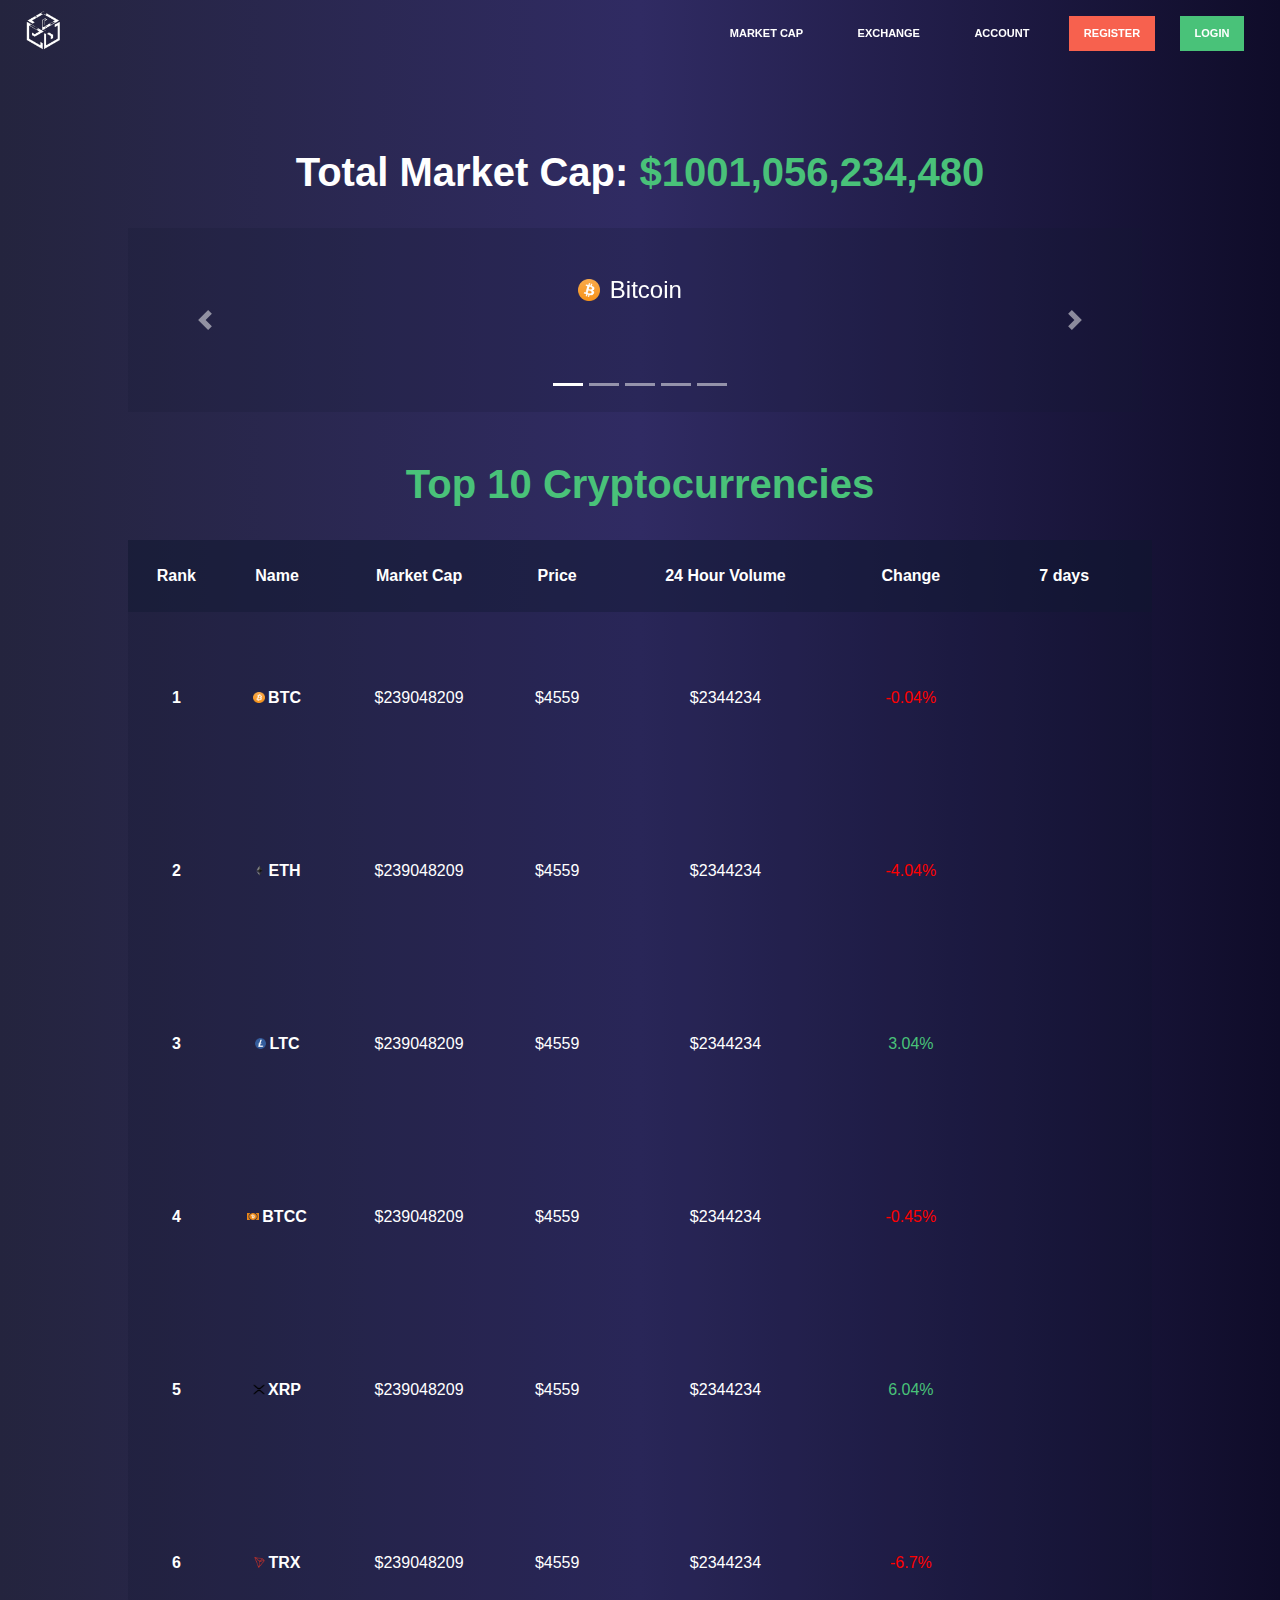
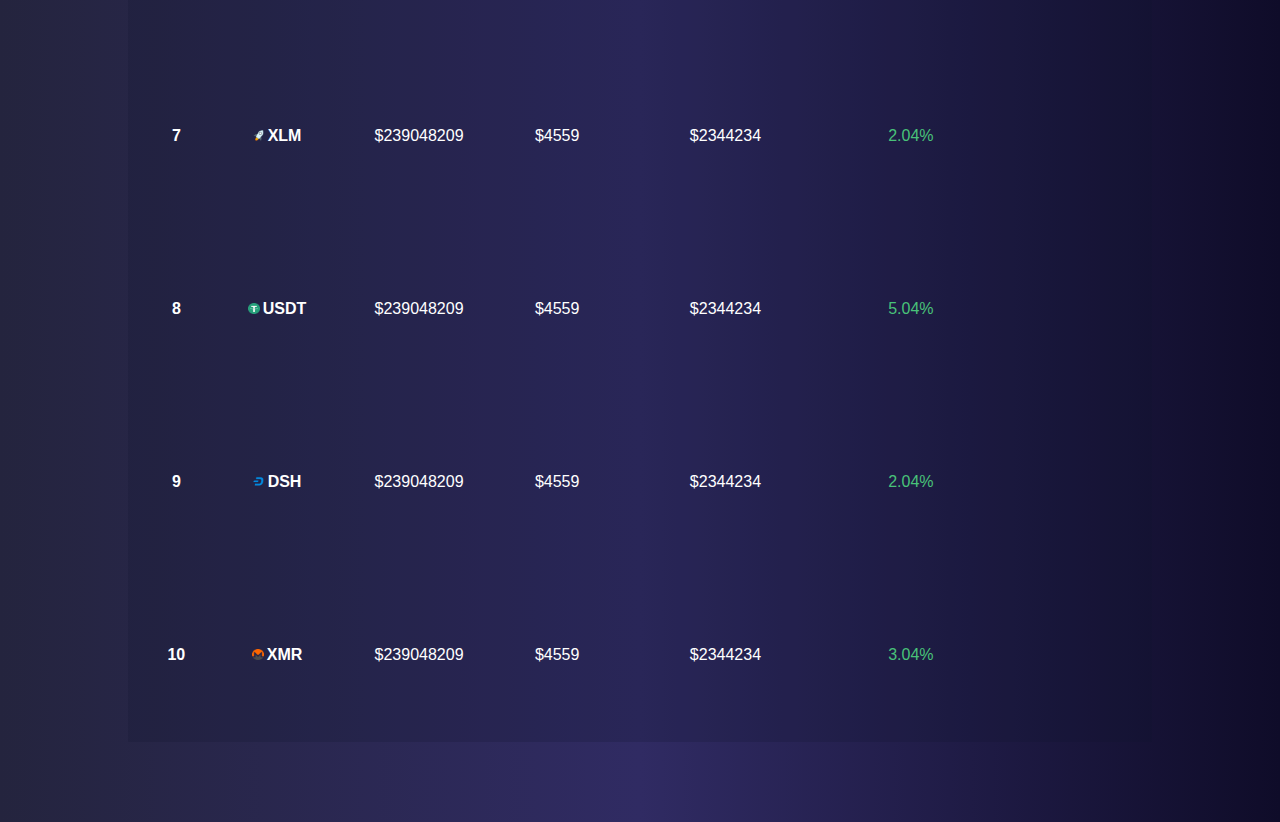
==== index.html @ e3008475 "Beta 1.4 - Optimization" ====
<!DOCTYPE html>
<html lang="en">

<head>
    <meta charset="UTF-8">
    <title>Kripto MarketCap</title>
    <link rel="icon" href="images/logo-color.png">
    <link rel='stylesheet' href="css/main.css" type="text/css">

    <meta property="og:image" content="images/preview-marketcap.png"/>
    <meta property="og:title" content="Kripto MarketCap"/>
    <meta property="og:description" content="Trading Future"/>
    <meta property="og:url" content="https://fanglee2003.github.io/"/>
</head>
<style>
    h1 {
        margin: 3rem 0 2rem;
    }

    @media screen and (min-width: 1336px) {
        .col-2-3 {
            margin: 0 20%;
        }
    }
</style>
<body>
<div id="loading">
    <img id="loading-image" src="images/loading.gif" alt="Loading..."/>
</div>

<nav class="nav-bar">
    <div class="nav-bar-left">
        <div class="logo">
            <a href="index.html">
                <img src="images/logo.png" alt="">
            </a>
        </div>
    </div>
    <div class="nav-bar-right">
        <ul>
            <li><a href="index.html">Market cap</a></li>
            <li><a href="exchange.html">Exchange</a></li>
            <li><a href="account.html">Account</a></li>
            <li class="nav-bar-red"><a href="register.html">register</a></li>
            <li class="nav-bar-green"><a href="login.html">login</a></li>
        </ul>
    </div>
</nav>

<!-- Main Content -->
<div class="flex-container">
    <div class="col-2-3 text-center fadeInUp">
        <h1><b>Total Market Cap: <span class="green-text">$1001,056,234,480</span></b></h1>
        <div id="carouselIndicators" class="carousel slide carousel-fade" data-ride="carousel">
            <ol class="carousel-indicators">
                <li data-target="#carouselIndicators" data-slide-to="0" class="active"></li>
                <li data-target="#carouselIndicators" data-slide-to="1"></li>
                <li data-target="#carouselIndicators" data-slide-to="2"></li>
                <li data-target="#carouselIndicators" data-slide-to="3"></li>
                <li data-target="#carouselIndicators" data-slide-to="4"></li>
            </ol>
            <div class="carousel-inner">
                <div class="carousel-item active">
                    <div class="line-chart">
                        <h4 class="text-center">
                            <img src="images/coins/btc.png" width="25" class="coin-icon" alt="icon">
                            Bitcoin
                        </h4>
                        <div class="marketcap-canvas" data-charts="[65,59,81,81,56,55,40,80,90]" data-border="f8a036">
                            <canvas height="100"></canvas>
                        </div>
                    </div>
                </div>
                <div class="carousel-item">
                    <div class="line-chart">
                        <h4 class="text-center">
                            <img src="images/coins/eth.png" width="25" class="coin-icon" alt="icon">
                            Ethereum
                        </h4>
                        <div class="marketcap-canvas" data-charts="[30,57,42,81,73,65,40,59,73]" data-border="000000">
                            <canvas height="100"></canvas>
                        </div>

                    </div>
                </div>
                <div class="carousel-item">
                    <div class="line-chart">
                        <h4 class="text-center">
                            <img src="images/coins/doge.png" width="25" class="coin-icon" alt="icon">
                            Dogecoin
                        </h4>
                        <div class="marketcap-canvas" data-charts="[15,49,41,61,76,84,44,60,78]" data-border="c8c8c8">
                            <canvas height="100"></canvas>
                        </div>

                    </div>
                </div>
                <div class="carousel-item">
                    <div class="line-chart">
                        <h4 class="text-center">
                            <img src="images/coins/tether.png" width="25" class="coin-icon" alt="icon">
                            Tether
                        </h4>
                        <div class="marketcap-canvas" data-charts="[45,37,41,41,66,54,44,60,78]" data-border="94e4fb">
                            <canvas height="100"></canvas>
                        </div>
                    </div>
                </div>
                <div class="carousel-item">
                    <div class="line-chart">
                        <h4 class="text-center">
                            <img src="images/coins/solana.png" width="25" class="coin-icon" alt="icon">
                            Solana
                        </h4>
                        <div class="marketcap-canvas" data-charts="[55,47,41,66,79,54,23,60,78]" data-border="fcb2d7">
                            <canvas height="100"></canvas>
                        </div>

                    </div>
                </div>
            </div>
            <a class="carousel-control-prev" href="#carouselIndicators" role="button" data-slide="prev">
                <span class="carousel-control-prev-icon" aria-hidden="true"></span>
                <span class="sr-only">Previous</span>
            </a>
            <a class="carousel-control-next" href="#carouselIndicators" role="button" data-slide="next">
                <span class="carousel-control-next-icon" aria-hidden="true"></span>
                <span class="sr-only">Next</span>
            </a>
        </div>

        <h1 class="green-text"><b>Top 10 Cryptocurrencies</b></h1>

        <table class="history-table marketcap-table">
            <thead>
            <tr>
                <th scope="col">Rank</th>
                <th scope="col">Name</th>
                <th scope="col">Market Cap</th>
                <th scope="col">Price</th>
                <th scope="col">24 Hour Volume</th>
                <th scope="col">Change</th>
                <th scope="col">7 days</th>
            </tr>
            </thead>
            <tbody>
            <tr>
                <th>1</th>
                <td class="coin-name">
                    <img src="images/coins/btc.png" width="15" class="coin-icon" alt="coin">BTC
                </td>
                <td>$239048209</td>
                <td>$4559</td>
                <td>$2344234</td>
                <td class="red-text">-0.04%</td>
                <td class="marketcap-canvas" data-charts="[65,59,81,81,56,55,40,80,90]" data-border="dc3545">
                    <canvas></canvas>
                </td>
            </tr>
            <tr>
                <th>2</th>
                <td class="coin-name">
                    <img src="images/coins/eth.png" width="15" class="coin-icon" alt="coin">ETH
                </td>
                <td>$239048209</td>
                <td>$4559</td>
                <td>$2344234</td>
                <td class="red-text">-4.04%</td>
                <td class="marketcap-canvas" data-charts="[34,54,23,56,76,78,34,56,45]" data-border="dc3545">
                    <canvas></canvas>
                </td>
            </tr>
            <tr>
                <th>3</th>
                <td class="coin-name">
                    <img src="images/coins/ltc.png" width="15" class="coin-icon" alt="coin">LTC
                </td>
                <td>$239048209</td>
                <td>$4559</td>
                <td>$2344234</td>
                <td class="green-text">3.04%</td>
                <td class="marketcap-canvas" data-charts="[55,40,80,90,65,59,81,81,56]" data-border="8cd8aa">
                    <canvas></canvas>
                </td>
            </tr>
            <tr>
                <th>4</th>
                <td class="coin-name">
                    <img src="images/coins/btcc.png" width="15" class="coin-icon" alt="coin">BTCC
                </td>
                <td>$239048209</td>
                <td>$4559</td>
                <td>$2344234</td>
                <td class="red-text">-0.45%</td>
                <td class="marketcap-canvas" data-charts="[89,23,67,45,23,45,78,34,56,67]" data-border="dc3545">
                    <canvas></canvas>
                </td>
            </tr>
            <tr>
                <th>5</th>
                <td class="coin-name">
                    <img src="images/coins/xrp.png" width="15" class="coin-icon" alt="coin">XRP
                </td>
                <td>$239048209</td>
                <td>$4559</td>
                <td>$2344234</td>
                <td class="green-text">6.04%</td>
                <td class="marketcap-canvas" data-charts="[34,45,56,67,65,45,34,23,45,56]" data-border="8cd8aa">
                    <canvas></canvas>
                </td>
            </tr>
            <tr>
                <th>6</th>
                <td class="coin-name">
                    <img src="images/coins/tron.png" width="15" class="coin-icon" alt="coin">TRX
                </td>
                <td>$239048209</td>
                <td>$4559</td>
                <td>$2344234</td>
                <td class="red-text">-6.7%</td>
                <td class="marketcap-canvas" data-charts="[45,34,45,56,67,45,56,67,78,67]" data-border="dc3545">
                    <canvas></canvas>
                </td>
            </tr>
            <tr>
                <th>7</th>
                <td class="coin-name">
                    <img src="images/coins/stlr.png" width="15" class="coin-icon" alt="coin">XLM
                </td>
                <td>$239048209</td>
                <td>$4559</td>
                <td>$2344234</td>
                <td class="green-text">2.04%</td>
                <td class="marketcap-canvas" data-charts="[56,45,67,45,34,45,56,67,56,45]" data-border="8cd8aa">
                    <canvas></canvas>
                </td>
            </tr>
            <tr>
                <th>8</th>
                <td class="coin-name">
                    <img src="images/coins/tether.png" width="15" class="coin-icon" alt="coin">USDT
                </td>
                <td>$239048209</td>
                <td>$4559</td>
                <td>$2344234</td>
                <td class="green-text">5.04%</td>
                <td class="marketcap-canvas" data-charts="[65,59,81,81,56,55,40,80,90]" data-border="8cd8aa">
                    <canvas></canvas>
                </td>
            </tr>
            <tr>
                <th>9</th>
                <td class="coin-name">
                    <img src="images/coins/dash.png" width="15" class="coin-icon" alt="coin">DSH
                </td>
                <td>$239048209</td>
                <td>$4559</td>
                <td>$2344234</td>
                <td class="green-text">2.04%</td>
                <td class="marketcap-canvas" data-charts="[65,59,81,81,56,55,40,80,90]" data-border="8cd8aa">
                    <canvas></canvas>
                </td>
            </tr>
            <tr>
                <th>10</th>
                <td class="coin-name">
                    <img src="images/coins/monero.png" width="15" class="coin-icon" alt="coin">XMR
                </td>
                <td>$239048209</td>
                <td>$4559</td>
                <td>$2344234</td>
                <td class="green-text">3.04%</td>
                <td class="marketcap-canvas" data-charts="[65,81,40,80,56,59,81,55,90]" data-border="8cd8aa">
                    <canvas></canvas>
                </td>
            </tr>
            </tbody>
        </table>
    </div>
</div>

<script src="bootstrap/js/bootstrap.bundle.js"></script>
<script src="bootstrap/js/bootstrap.js"></script>
<script src="js/jquery.js"></script>
<script src="js/chart.min.js"></script>
<script src="js/line-chart.js"></script>
<script src="js/loading.js"></script>

</body>

</html>
---- css/main.css ----
@import url(src/style.css);
@import url(src/navbar.css);
@import url(src/3Dcarousel.css);
@import url(src/form.css);
@import url(src/table.css);
@import url(src/chart.css);
@import url(src/button.css);
@import url(src/icons.css);
@import url(../bootstrap/css/bootstrap.min.css);
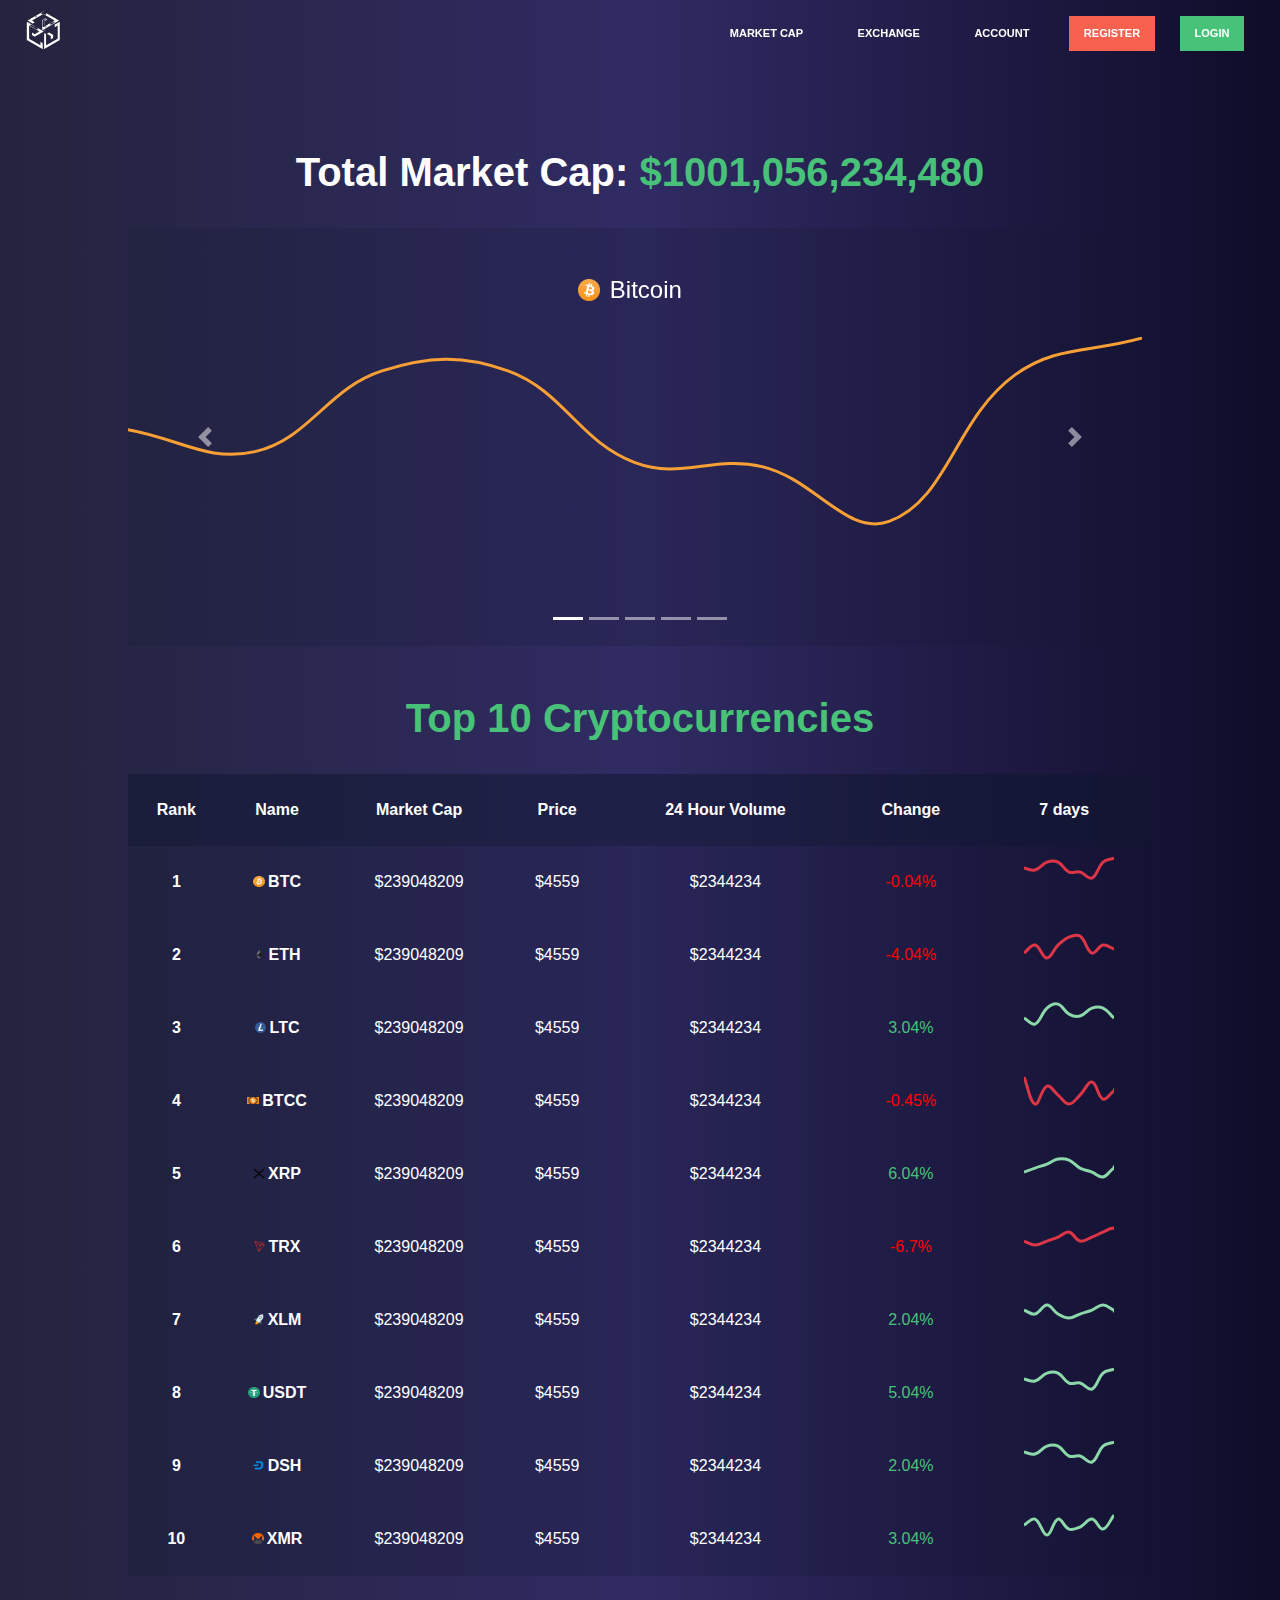
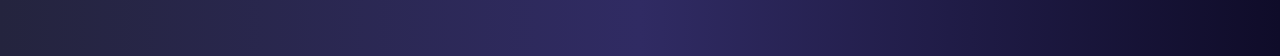
==== commit dfe582c6: "Version 1.5 - More statistics charts" ====
--- a/index.html
+++ b/index.html
@@ -282,7 +282,7 @@
 <script src="bootstrap/js/bootstrap.bundle.js"></script>
 <script src="bootstrap/js/bootstrap.js"></script>
 <script src="js/jquery.js"></script>
-<script src="js/chart.min.js"></script>
+<script src="js/Chart.min.js"></script>
 <script src="js/line-chart.js"></script>
 <script src="js/loading.js"></script>
 
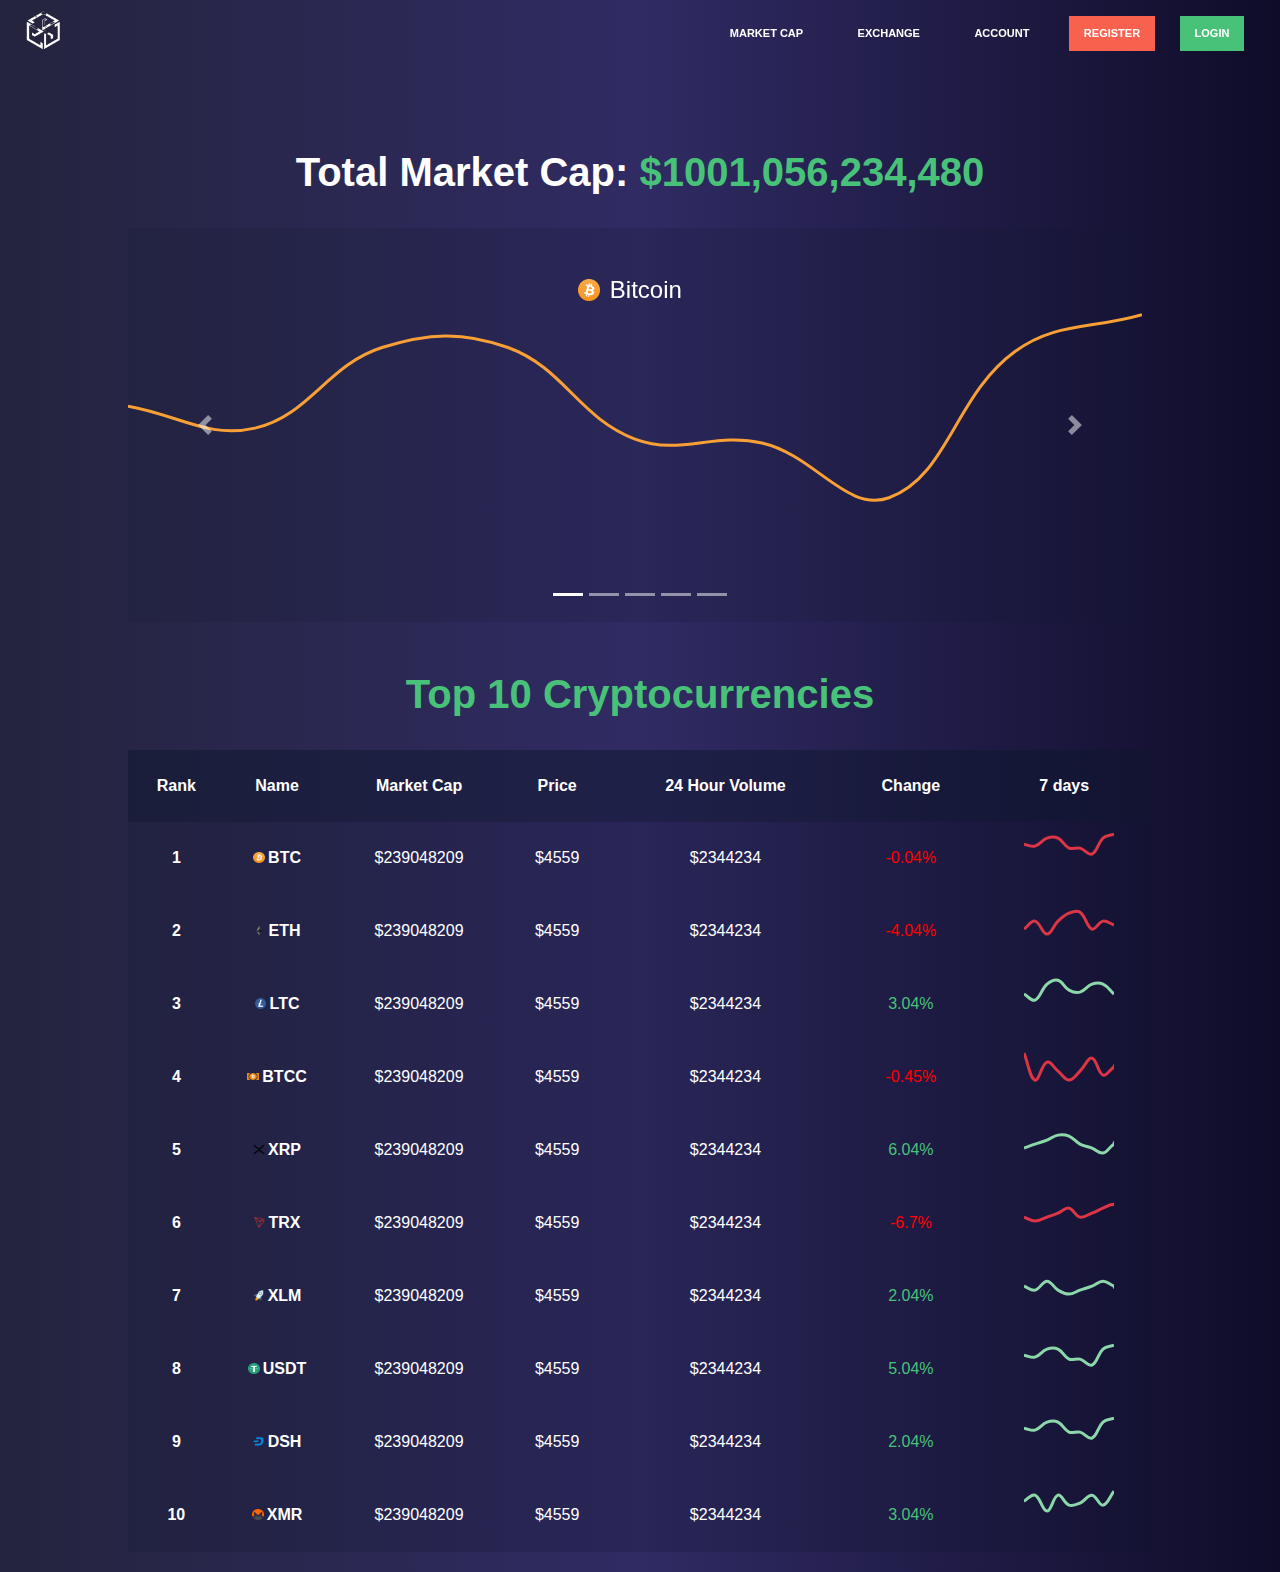
==== commit f75714ff: "Version 1.6 - Responsive for large screen devices" ====
--- a/index.html
+++ b/index.html
@@ -17,7 +17,7 @@
         margin: 3rem 0 2rem;
     }
 
-    @media screen and (min-width: 1336px) {
+    @media screen and (min-width: 1281px) {
         .col-2-3 {
             margin: 0 20%;
         }
@@ -279,9 +279,11 @@
     </div>
 </div>
 
+<script src="js/jquery.js"></script>
+<script src="js/popper.min.js"></script>
 <script src="bootstrap/js/bootstrap.bundle.js"></script>
 <script src="bootstrap/js/bootstrap.js"></script>
-<script src="js/jquery.js"></script>
+
 <script src="js/Chart.min.js"></script>
 <script src="js/line-chart.js"></script>
 <script src="js/loading.js"></script>
--- a/css/main.css
+++ b/css/main.css
@@ -1,6 +1,6 @@
 @import url(src/style.css);
 @import url(src/navbar.css);
-@import url(src/3Dcarousel.css);
+@import url(src/ui.css);
 @import url(src/form.css);
 @import url(src/table.css);
 @import url(src/chart.css);
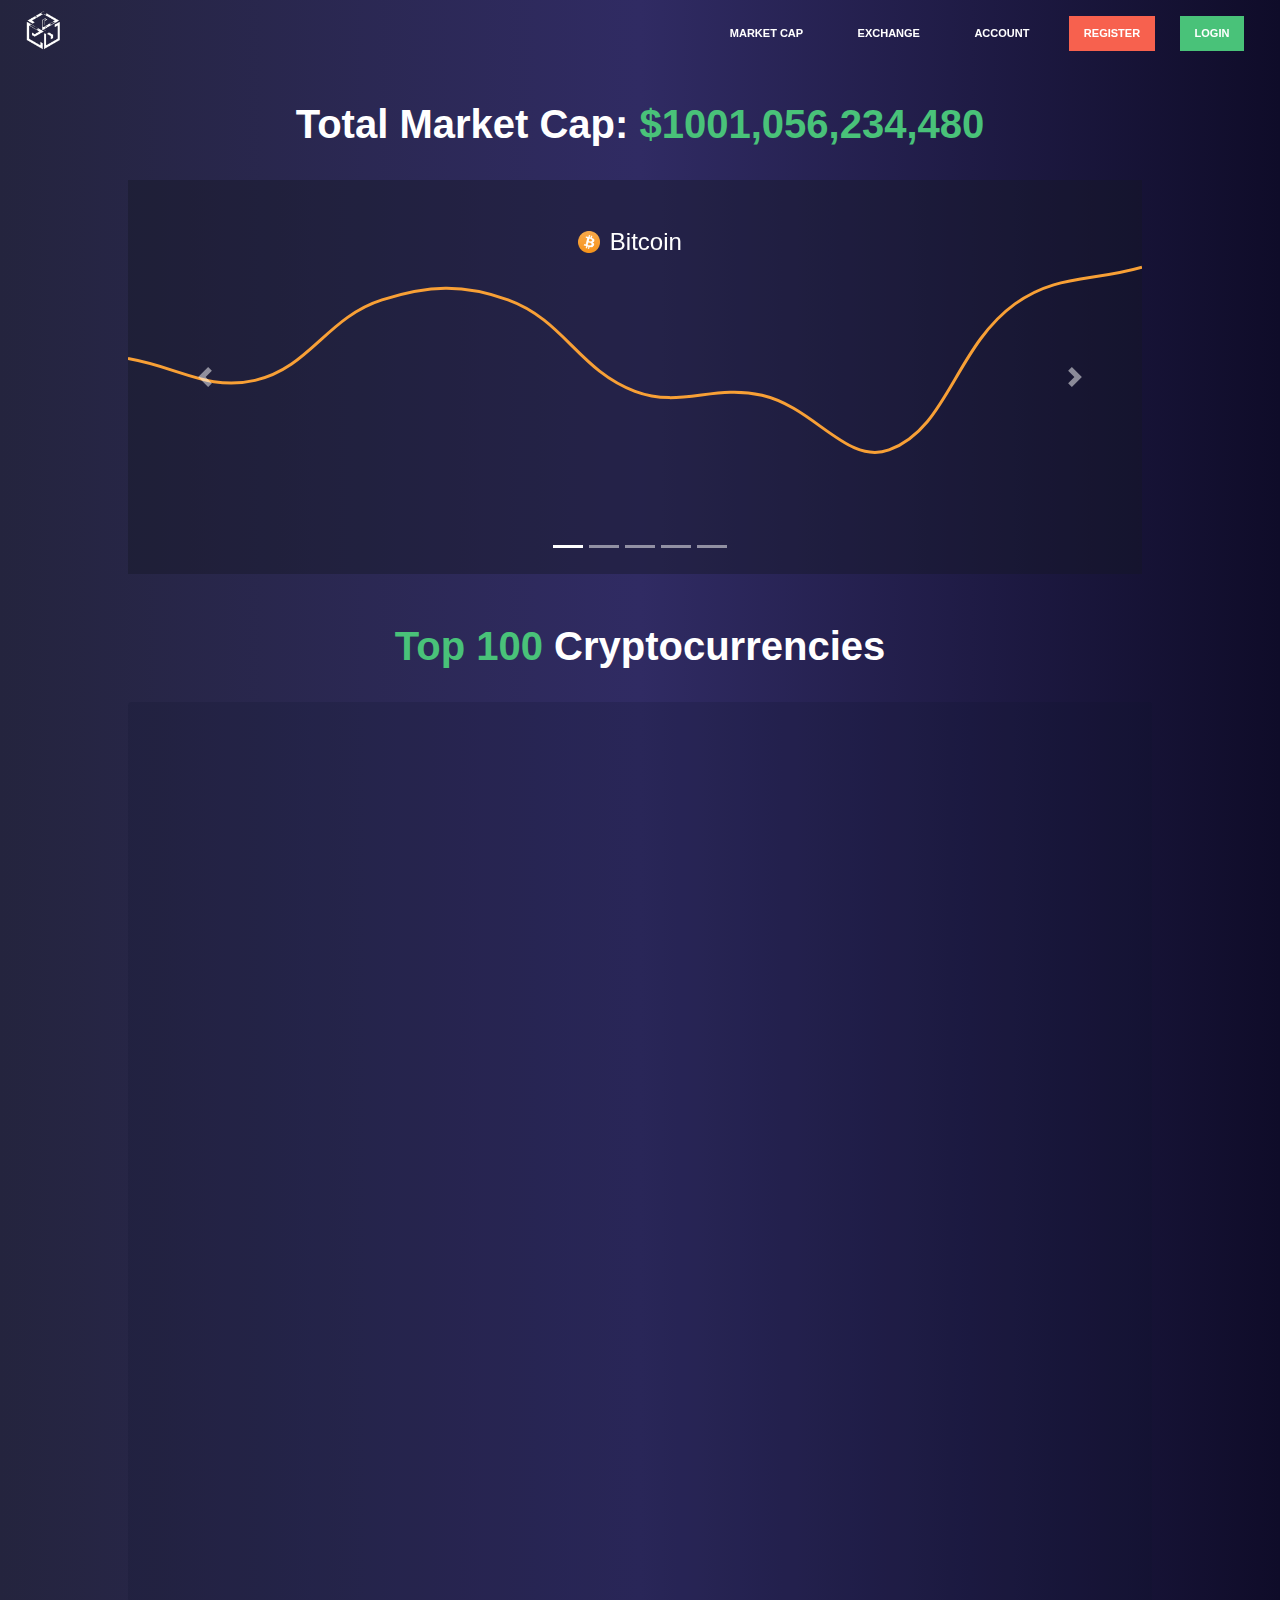
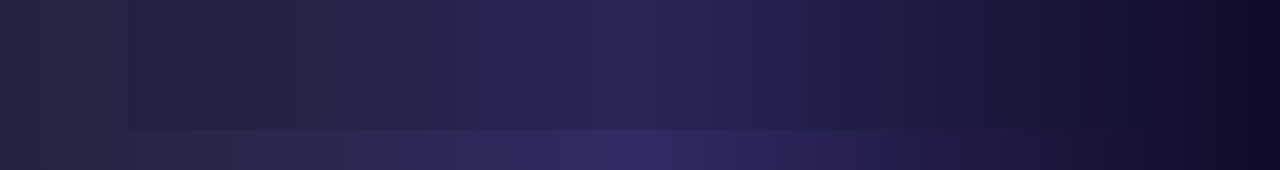
==== commit ea6cf050: "Version 1.8 - Real-time market cap" ====
--- a/index.html
+++ b/index.html
@@ -15,12 +15,6 @@
 <style>
     h1 {
         margin: 3rem 0 2rem;
-    }
-
-    @media screen and (min-width: 1281px) {
-        .col-2-3 {
-            margin: 0 20%;
-        }
     }
 </style>
 <body>
@@ -48,8 +42,8 @@
 </nav>
 
 <!-- Main Content -->
-<div class="flex-container">
-    <div class="col-2-3 text-center fadeInUp">
+<div class="flex-container" style="margin-top: 2rem">
+    <div class="col-2-3 text-center fadeInDown">
         <h1><b>Total Market Cap: <span class="green-text">$1001,056,234,480</span></b></h1>
         <div id="carouselIndicators" class="carousel slide carousel-fade" data-ride="carousel">
             <ol class="carousel-indicators">
@@ -129,153 +123,158 @@
             </a>
         </div>
 
-        <h1 class="green-text"><b>Top 10 Cryptocurrencies</b></h1>
-
-        <table class="history-table marketcap-table">
-            <thead>
-            <tr>
-                <th scope="col">Rank</th>
-                <th scope="col">Name</th>
-                <th scope="col">Market Cap</th>
-                <th scope="col">Price</th>
-                <th scope="col">24 Hour Volume</th>
-                <th scope="col">Change</th>
-                <th scope="col">7 days</th>
-            </tr>
-            </thead>
-            <tbody>
-            <tr>
-                <th>1</th>
-                <td class="coin-name">
-                    <img src="images/coins/btc.png" width="15" class="coin-icon" alt="coin">BTC
-                </td>
-                <td>$239048209</td>
-                <td>$4559</td>
-                <td>$2344234</td>
-                <td class="red-text">-0.04%</td>
-                <td class="marketcap-canvas" data-charts="[65,59,81,81,56,55,40,80,90]" data-border="dc3545">
-                    <canvas></canvas>
-                </td>
-            </tr>
-            <tr>
-                <th>2</th>
-                <td class="coin-name">
-                    <img src="images/coins/eth.png" width="15" class="coin-icon" alt="coin">ETH
-                </td>
-                <td>$239048209</td>
-                <td>$4559</td>
-                <td>$2344234</td>
-                <td class="red-text">-4.04%</td>
-                <td class="marketcap-canvas" data-charts="[34,54,23,56,76,78,34,56,45]" data-border="dc3545">
-                    <canvas></canvas>
-                </td>
-            </tr>
-            <tr>
-                <th>3</th>
-                <td class="coin-name">
-                    <img src="images/coins/ltc.png" width="15" class="coin-icon" alt="coin">LTC
-                </td>
-                <td>$239048209</td>
-                <td>$4559</td>
-                <td>$2344234</td>
-                <td class="green-text">3.04%</td>
-                <td class="marketcap-canvas" data-charts="[55,40,80,90,65,59,81,81,56]" data-border="8cd8aa">
-                    <canvas></canvas>
-                </td>
-            </tr>
-            <tr>
-                <th>4</th>
-                <td class="coin-name">
-                    <img src="images/coins/btcc.png" width="15" class="coin-icon" alt="coin">BTCC
-                </td>
-                <td>$239048209</td>
-                <td>$4559</td>
-                <td>$2344234</td>
-                <td class="red-text">-0.45%</td>
-                <td class="marketcap-canvas" data-charts="[89,23,67,45,23,45,78,34,56,67]" data-border="dc3545">
-                    <canvas></canvas>
-                </td>
-            </tr>
-            <tr>
-                <th>5</th>
-                <td class="coin-name">
-                    <img src="images/coins/xrp.png" width="15" class="coin-icon" alt="coin">XRP
-                </td>
-                <td>$239048209</td>
-                <td>$4559</td>
-                <td>$2344234</td>
-                <td class="green-text">6.04%</td>
-                <td class="marketcap-canvas" data-charts="[34,45,56,67,65,45,34,23,45,56]" data-border="8cd8aa">
-                    <canvas></canvas>
-                </td>
-            </tr>
-            <tr>
-                <th>6</th>
-                <td class="coin-name">
-                    <img src="images/coins/tron.png" width="15" class="coin-icon" alt="coin">TRX
-                </td>
-                <td>$239048209</td>
-                <td>$4559</td>
-                <td>$2344234</td>
-                <td class="red-text">-6.7%</td>
-                <td class="marketcap-canvas" data-charts="[45,34,45,56,67,45,56,67,78,67]" data-border="dc3545">
-                    <canvas></canvas>
-                </td>
-            </tr>
-            <tr>
-                <th>7</th>
-                <td class="coin-name">
-                    <img src="images/coins/stlr.png" width="15" class="coin-icon" alt="coin">XLM
-                </td>
-                <td>$239048209</td>
-                <td>$4559</td>
-                <td>$2344234</td>
-                <td class="green-text">2.04%</td>
-                <td class="marketcap-canvas" data-charts="[56,45,67,45,34,45,56,67,56,45]" data-border="8cd8aa">
-                    <canvas></canvas>
-                </td>
-            </tr>
-            <tr>
-                <th>8</th>
-                <td class="coin-name">
-                    <img src="images/coins/tether.png" width="15" class="coin-icon" alt="coin">USDT
-                </td>
-                <td>$239048209</td>
-                <td>$4559</td>
-                <td>$2344234</td>
-                <td class="green-text">5.04%</td>
-                <td class="marketcap-canvas" data-charts="[65,59,81,81,56,55,40,80,90]" data-border="8cd8aa">
-                    <canvas></canvas>
-                </td>
-            </tr>
-            <tr>
-                <th>9</th>
-                <td class="coin-name">
-                    <img src="images/coins/dash.png" width="15" class="coin-icon" alt="coin">DSH
-                </td>
-                <td>$239048209</td>
-                <td>$4559</td>
-                <td>$2344234</td>
-                <td class="green-text">2.04%</td>
-                <td class="marketcap-canvas" data-charts="[65,59,81,81,56,55,40,80,90]" data-border="8cd8aa">
-                    <canvas></canvas>
-                </td>
-            </tr>
-            <tr>
-                <th>10</th>
-                <td class="coin-name">
-                    <img src="images/coins/monero.png" width="15" class="coin-icon" alt="coin">XMR
-                </td>
-                <td>$239048209</td>
-                <td>$4559</td>
-                <td>$2344234</td>
-                <td class="green-text">3.04%</td>
-                <td class="marketcap-canvas" data-charts="[65,81,40,80,56,59,81,55,90]" data-border="8cd8aa">
-                    <canvas></canvas>
-                </td>
-            </tr>
-            </tbody>
-        </table>
+        <h1><b><span class="green-text">Top 100</span> Cryptocurrencies</b></h1>
+
+        <div class="form" style="border: none; margin-top: 2rem; overflow: hidden;">
+            <iframe src="https://widget.coinlib.io/widget?type=full_v2&theme=dark&cnt=100&pref_coin_id=1505&graph=yes"
+                    width="103%" height="1000px" marginwidth="0" marginheight="0" frameborder="0" border="0">
+            </iframe>
+        </div>
+        <!--        <table class="history-table marketcap-table">-->
+        <!--            <thead>-->
+        <!--            <tr>-->
+        <!--                <th scope="col">Rank</th>-->
+        <!--                <th scope="col">Name</th>-->
+        <!--                <th scope="col">Market Cap</th>-->
+        <!--                <th scope="col">Price</th>-->
+        <!--                <th scope="col">24 Hour Volume</th>-->
+        <!--                <th scope="col">Change</th>-->
+        <!--                <th scope="col">7 days</th>-->
+        <!--            </tr>-->
+        <!--            </thead>-->
+        <!--            <tbody>-->
+        <!--            <tr>-->
+        <!--                <th>1</th>-->
+        <!--                <td class="coin-name">-->
+        <!--                    <img src="images/coins/btc.png" width="15" class="coin-icon" alt="coin">BTC-->
+        <!--                </td>-->
+        <!--                <td>$239048209</td>-->
+        <!--                <td>$4559</td>-->
+        <!--                <td>$2344234</td>-->
+        <!--                <td class="red-text">-0.04%</td>-->
+        <!--                <td class="marketcap-canvas" data-charts="[65,59,81,81,56,55,40,80,90]" data-border="dc3545">-->
+        <!--                    <canvas></canvas>-->
+        <!--                </td>-->
+        <!--            </tr>-->
+        <!--            <tr>-->
+        <!--                <th>2</th>-->
+        <!--                <td class="coin-name">-->
+        <!--                    <img src="images/coins/eth.png" width="15" class="coin-icon" alt="coin">ETH-->
+        <!--                </td>-->
+        <!--                <td>$239048209</td>-->
+        <!--                <td>$4559</td>-->
+        <!--                <td>$2344234</td>-->
+        <!--                <td class="red-text">-4.04%</td>-->
+        <!--                <td class="marketcap-canvas" data-charts="[34,54,23,56,76,78,34,56,45]" data-border="dc3545">-->
+        <!--                    <canvas></canvas>-->
+        <!--                </td>-->
+        <!--            </tr>-->
+        <!--            <tr>-->
+        <!--                <th>3</th>-->
+        <!--                <td class="coin-name">-->
+        <!--                    <img src="images/coins/ltc.png" width="15" class="coin-icon" alt="coin">LTC-->
+        <!--                </td>-->
+        <!--                <td>$239048209</td>-->
+        <!--                <td>$4559</td>-->
+        <!--                <td>$2344234</td>-->
+        <!--                <td class="green-text">3.04%</td>-->
+        <!--                <td class="marketcap-canvas" data-charts="[55,40,80,90,65,59,81,81,56]" data-border="8cd8aa">-->
+        <!--                    <canvas></canvas>-->
+        <!--                </td>-->
+        <!--            </tr>-->
+        <!--            <tr>-->
+        <!--                <th>4</th>-->
+        <!--                <td class="coin-name">-->
+        <!--                    <img src="images/coins/btcc.png" width="15" class="coin-icon" alt="coin">BTCC-->
+        <!--                </td>-->
+        <!--                <td>$239048209</td>-->
+        <!--                <td>$4559</td>-->
+        <!--                <td>$2344234</td>-->
+        <!--                <td class="red-text">-0.45%</td>-->
+        <!--                <td class="marketcap-canvas" data-charts="[89,23,67,45,23,45,78,34,56,67]" data-border="dc3545">-->
+        <!--                    <canvas></canvas>-->
+        <!--                </td>-->
+        <!--            </tr>-->
+        <!--            <tr>-->
+        <!--                <th>5</th>-->
+        <!--                <td class="coin-name">-->
+        <!--                    <img src="images/coins/xrp.png" width="15" class="coin-icon" alt="coin">XRP-->
+        <!--                </td>-->
+        <!--                <td>$239048209</td>-->
+        <!--                <td>$4559</td>-->
+        <!--                <td>$2344234</td>-->
+        <!--                <td class="green-text">6.04%</td>-->
+        <!--                <td class="marketcap-canvas" data-charts="[34,45,56,67,65,45,34,23,45,56]" data-border="8cd8aa">-->
+        <!--                    <canvas></canvas>-->
+        <!--                </td>-->
+        <!--            </tr>-->
+        <!--            <tr>-->
+        <!--                <th>6</th>-->
+        <!--                <td class="coin-name">-->
+        <!--                    <img src="images/coins/tron.png" width="15" class="coin-icon" alt="coin">TRX-->
+        <!--                </td>-->
+        <!--                <td>$239048209</td>-->
+        <!--                <td>$4559</td>-->
+        <!--                <td>$2344234</td>-->
+        <!--                <td class="red-text">-6.7%</td>-->
+        <!--                <td class="marketcap-canvas" data-charts="[45,34,45,56,67,45,56,67,78,67]" data-border="dc3545">-->
+        <!--                    <canvas></canvas>-->
+        <!--                </td>-->
+        <!--            </tr>-->
+        <!--            <tr>-->
+        <!--                <th>7</th>-->
+        <!--                <td class="coin-name">-->
+        <!--                    <img src="images/coins/stlr.png" width="15" class="coin-icon" alt="coin">XLM-->
+        <!--                </td>-->
+        <!--                <td>$239048209</td>-->
+        <!--                <td>$4559</td>-->
+        <!--                <td>$2344234</td>-->
+        <!--                <td class="green-text">2.04%</td>-->
+        <!--                <td class="marketcap-canvas" data-charts="[56,45,67,45,34,45,56,67,56,45]" data-border="8cd8aa">-->
+        <!--                    <canvas></canvas>-->
+        <!--                </td>-->
+        <!--            </tr>-->
+        <!--            <tr>-->
+        <!--                <th>8</th>-->
+        <!--                <td class="coin-name">-->
+        <!--                    <img src="images/coins/tether.png" width="15" class="coin-icon" alt="coin">USDT-->
+        <!--                </td>-->
+        <!--                <td>$239048209</td>-->
+        <!--                <td>$4559</td>-->
+        <!--                <td>$2344234</td>-->
+        <!--                <td class="green-text">5.04%</td>-->
+        <!--                <td class="marketcap-canvas" data-charts="[65,59,81,81,56,55,40,80,90]" data-border="8cd8aa">-->
+        <!--                    <canvas></canvas>-->
+        <!--                </td>-->
+        <!--            </tr>-->
+        <!--            <tr>-->
+        <!--                <th>9</th>-->
+        <!--                <td class="coin-name">-->
+        <!--                    <img src="images/coins/dash.png" width="15" class="coin-icon" alt="coin">DSH-->
+        <!--                </td>-->
+        <!--                <td>$239048209</td>-->
+        <!--                <td>$4559</td>-->
+        <!--                <td>$2344234</td>-->
+        <!--                <td class="green-text">2.04%</td>-->
+        <!--                <td class="marketcap-canvas" data-charts="[65,59,81,81,56,55,40,80,90]" data-border="8cd8aa">-->
+        <!--                    <canvas></canvas>-->
+        <!--                </td>-->
+        <!--            </tr>-->
+        <!--            <tr>-->
+        <!--                <th>10</th>-->
+        <!--                <td class="coin-name">-->
+        <!--                    <img src="images/coins/monero.png" width="15" class="coin-icon" alt="coin">XMR-->
+        <!--                </td>-->
+        <!--                <td>$239048209</td>-->
+        <!--                <td>$4559</td>-->
+        <!--                <td>$2344234</td>-->
+        <!--                <td class="green-text">3.04%</td>-->
+        <!--                <td class="marketcap-canvas" data-charts="[65,81,40,80,56,59,81,55,90]" data-border="8cd8aa">-->
+        <!--                    <canvas></canvas>-->
+        <!--                </td>-->
+        <!--            </tr>-->
+        <!--            </tbody>-->
+        <!--        </table>-->
     </div>
 </div>
 
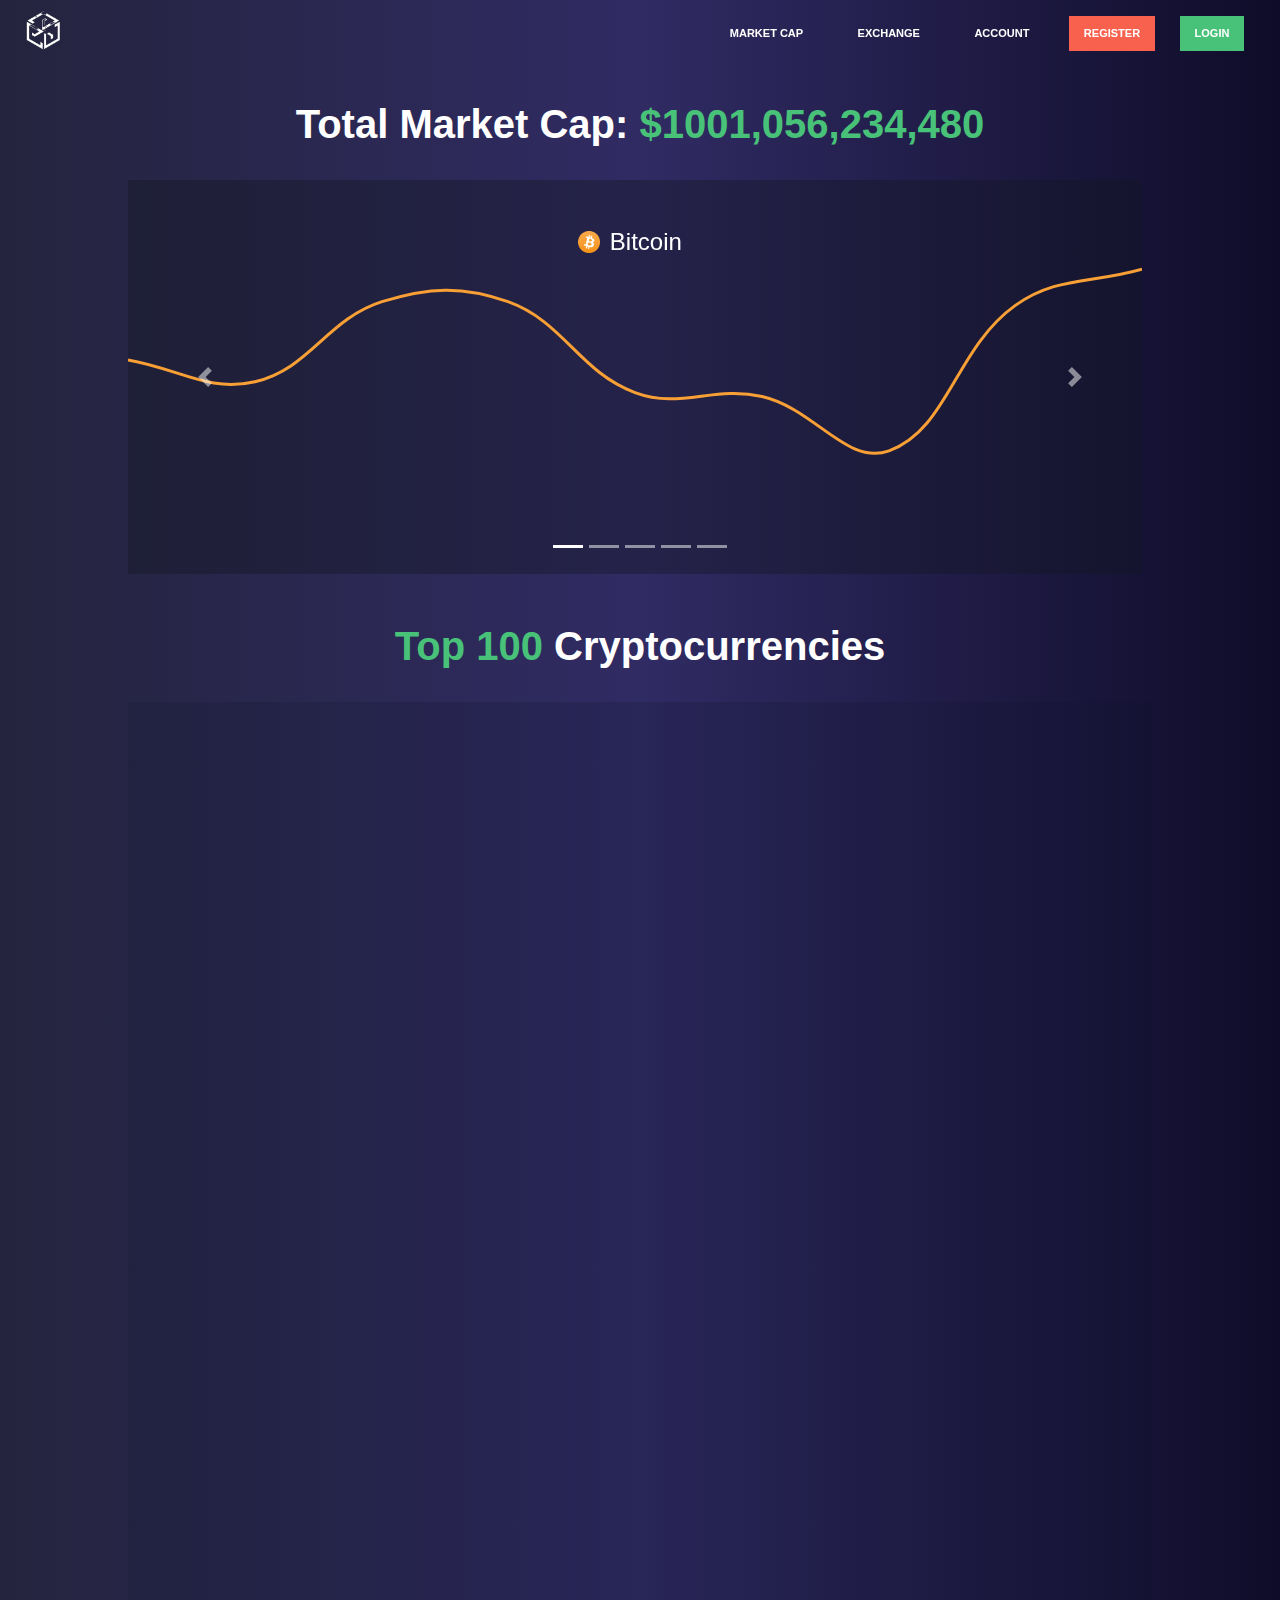
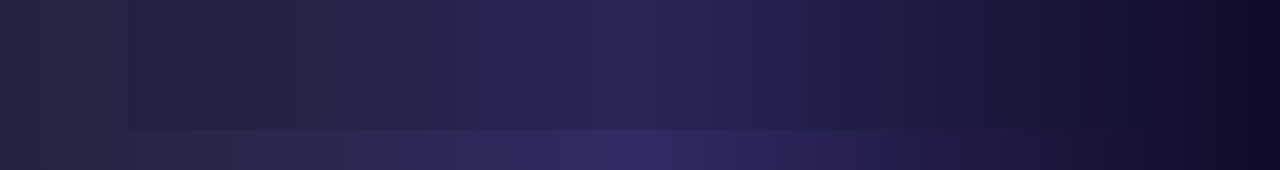
==== commit 7a7fd77c: "Version 1.9 - Improve responsive for small screen devices" ====
--- a/index.html
+++ b/index.html
@@ -6,6 +6,8 @@
     <title>Kripto MarketCap</title>
     <link rel="icon" href="images/logo-color.png">
     <link rel='stylesheet' href="css/main.css" type="text/css">
+
+    <meta name="viewport" content="width=device-width, initial-scale=1">
 
     <meta property="og:image" content="images/preview-marketcap.png"/>
     <meta property="og:title" content="Kripto MarketCap"/>
@@ -39,6 +41,34 @@
             <li class="nav-bar-green"><a href="login.html">login</a></li>
         </ul>
     </div>
+    <label for="nav_mobile_input" class="nav_bar_btn">
+        <svg xmlns="http://www.w3.org/2000/svg" viewBox="0 0 448 512">
+            <path d="M0 96C0 78.33 14.33 64 32 64H416C433.7 64 448 78.33 448 96C448 113.7 433.7 128 416 128H32C14.33 128 0 113.7 0 96zM0 256C0 238.3 14.33 224 32 224H416C433.7 224 448 238.3 448 256C448 273.7 433.7 288 416 288H32C14.33 288 0 273.7 0 256zM416 448H32C14.33 448 0 433.7 0 416C0 398.3 14.33 384 32 384H416C433.7 384 448 398.3 448 416C448 433.7 433.7 448 416 448z"
+                  style="fill: #fff"/>
+        </svg>
+    </label>
+
+    <input type="checkbox" hidden name="" class="nav_input" id="nav_mobile_input">
+
+    <label for="nav_mobile_input" class="nav_overlay"></label>
+
+    <div class="nav-bar-right-mobile">
+        <label for="nav_mobile_input" class="nav_mobile_close">
+            <svg xmlns="http://www.w3.org/2000/svg" viewBox="0 0 320 512">
+                <path d="M310.6 361.4c12.5 12.5 12.5 32.75 0 45.25C304.4 412.9 296.2 416 288 416s-16.38-3.125-22.62-9.375L160 301.3L54.63 406.6C48.38 412.9 40.19 416 32 416S15.63 412.9 9.375 406.6c-12.5-12.5-12.5-32.75 0-45.25l105.4-105.4L9.375 150.6c-12.5-12.5-12.5-32.75 0-45.25s32.75-12.5 45.25 0L160 210.8l105.4-105.4c12.5-12.5 32.75-12.5 45.25 0s12.5 32.75 0 45.25l-105.4 105.4L310.6 361.4z"/>
+            </svg>
+        </label>
+        <ul class="nav_mobile_list">
+            <li><a href="index.html" class="nav_mobile_link">Market cap</a></li>
+<!--            <li><a href="news.html" class="nav_mobile_link">News</a></li>-->
+
+            <li><a href="exchange.html" class="nav_mobile_link">Exchange</a></li>
+            <li><a href="account.html" class="nav_mobile_link">Account</a></li>
+            <li><a href="register.html" class="nav_mobile_link">Register</a></li>
+            <li><a href="login.html" class="nav_mobile_link">Login</a></li>
+        </ul>
+    </div>
+
 </nav>
 
 <!-- Main Content -->
@@ -125,7 +155,7 @@
 
         <h1><b><span class="green-text">Top 100</span> Cryptocurrencies</b></h1>
 
-        <div class="form" style="border: none; margin-top: 2rem; overflow: hidden;">
+        <div class="frame" style="border: none; margin-top: 2rem; overflow: hidden;">
             <iframe src="https://widget.coinlib.io/widget?type=full_v2&theme=dark&cnt=100&pref_coin_id=1505&graph=yes"
                     width="103%" height="1000px" marginwidth="0" marginheight="0" frameborder="0" border="0">
             </iframe>
--- a/css/main.css
+++ b/css/main.css
@@ -1,9 +1,11 @@
 @import url(src/style.css);
 @import url(src/navbar.css);
 @import url(src/ui.css);
+@import url(src/frame.css);
 @import url(src/form.css);
 @import url(src/table.css);
 @import url(src/chart.css);
 @import url(src/button.css);
 @import url(src/icons.css);
+@import url(src/responsive.css);
 @import url(../bootstrap/css/bootstrap.min.css);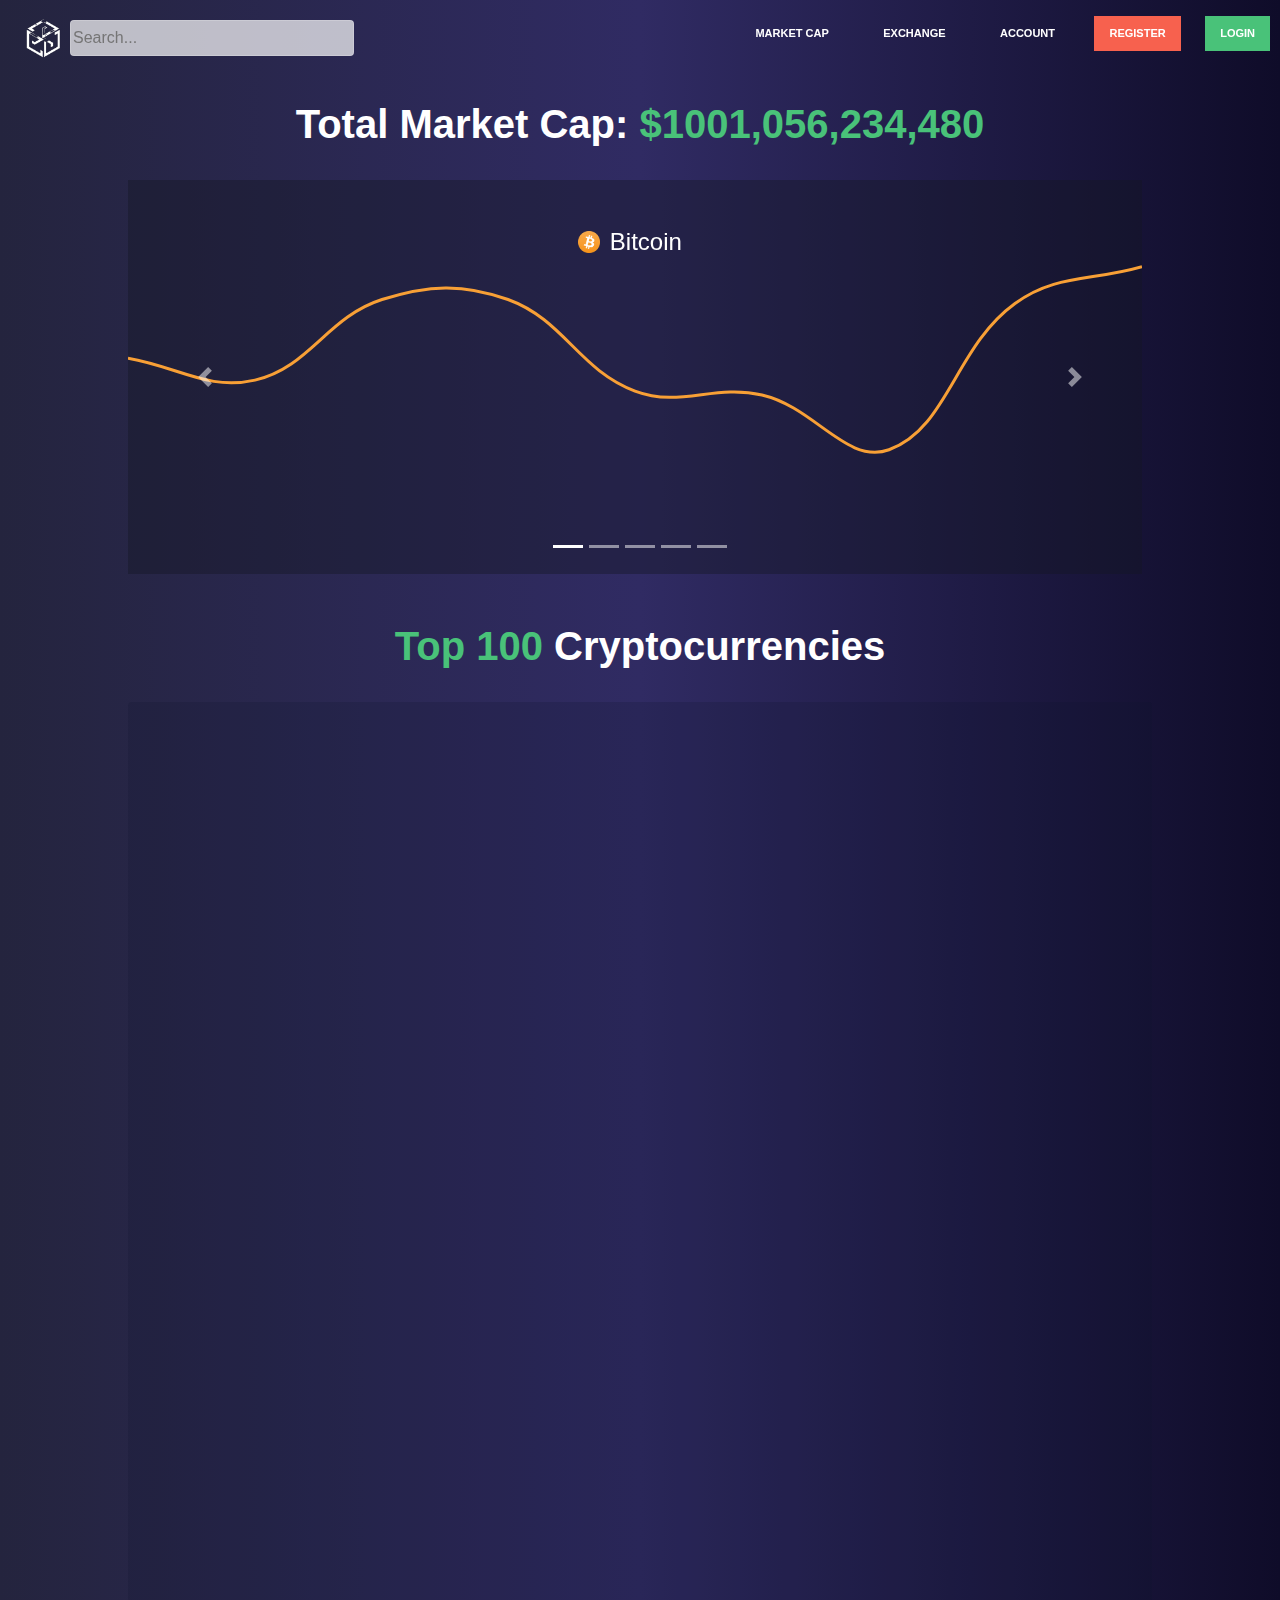
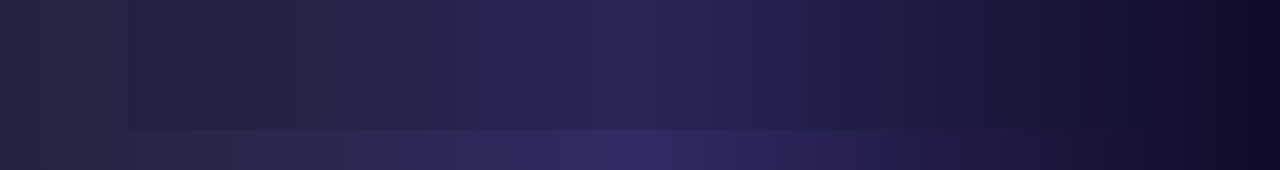
==== commit 709309b0: "Version 2.0 - Added search bar" ====
--- a/index.html
+++ b/index.html
@@ -30,6 +30,8 @@
             <a href="index.html">
                 <img src="images/logo.png" alt="">
             </a>
+
+            <input type="text" placeholder="Search...">
         </div>
     </div>
     <div class="nav-bar-right">
@@ -60,7 +62,7 @@
         </label>
         <ul class="nav_mobile_list">
             <li><a href="index.html" class="nav_mobile_link">Market cap</a></li>
-<!--            <li><a href="news.html" class="nav_mobile_link">News</a></li>-->
+            <!--            <li><a href="news.html" class="nav_mobile_link">News</a></li>-->
 
             <li><a href="exchange.html" class="nav_mobile_link">Exchange</a></li>
             <li><a href="account.html" class="nav_mobile_link">Account</a></li>
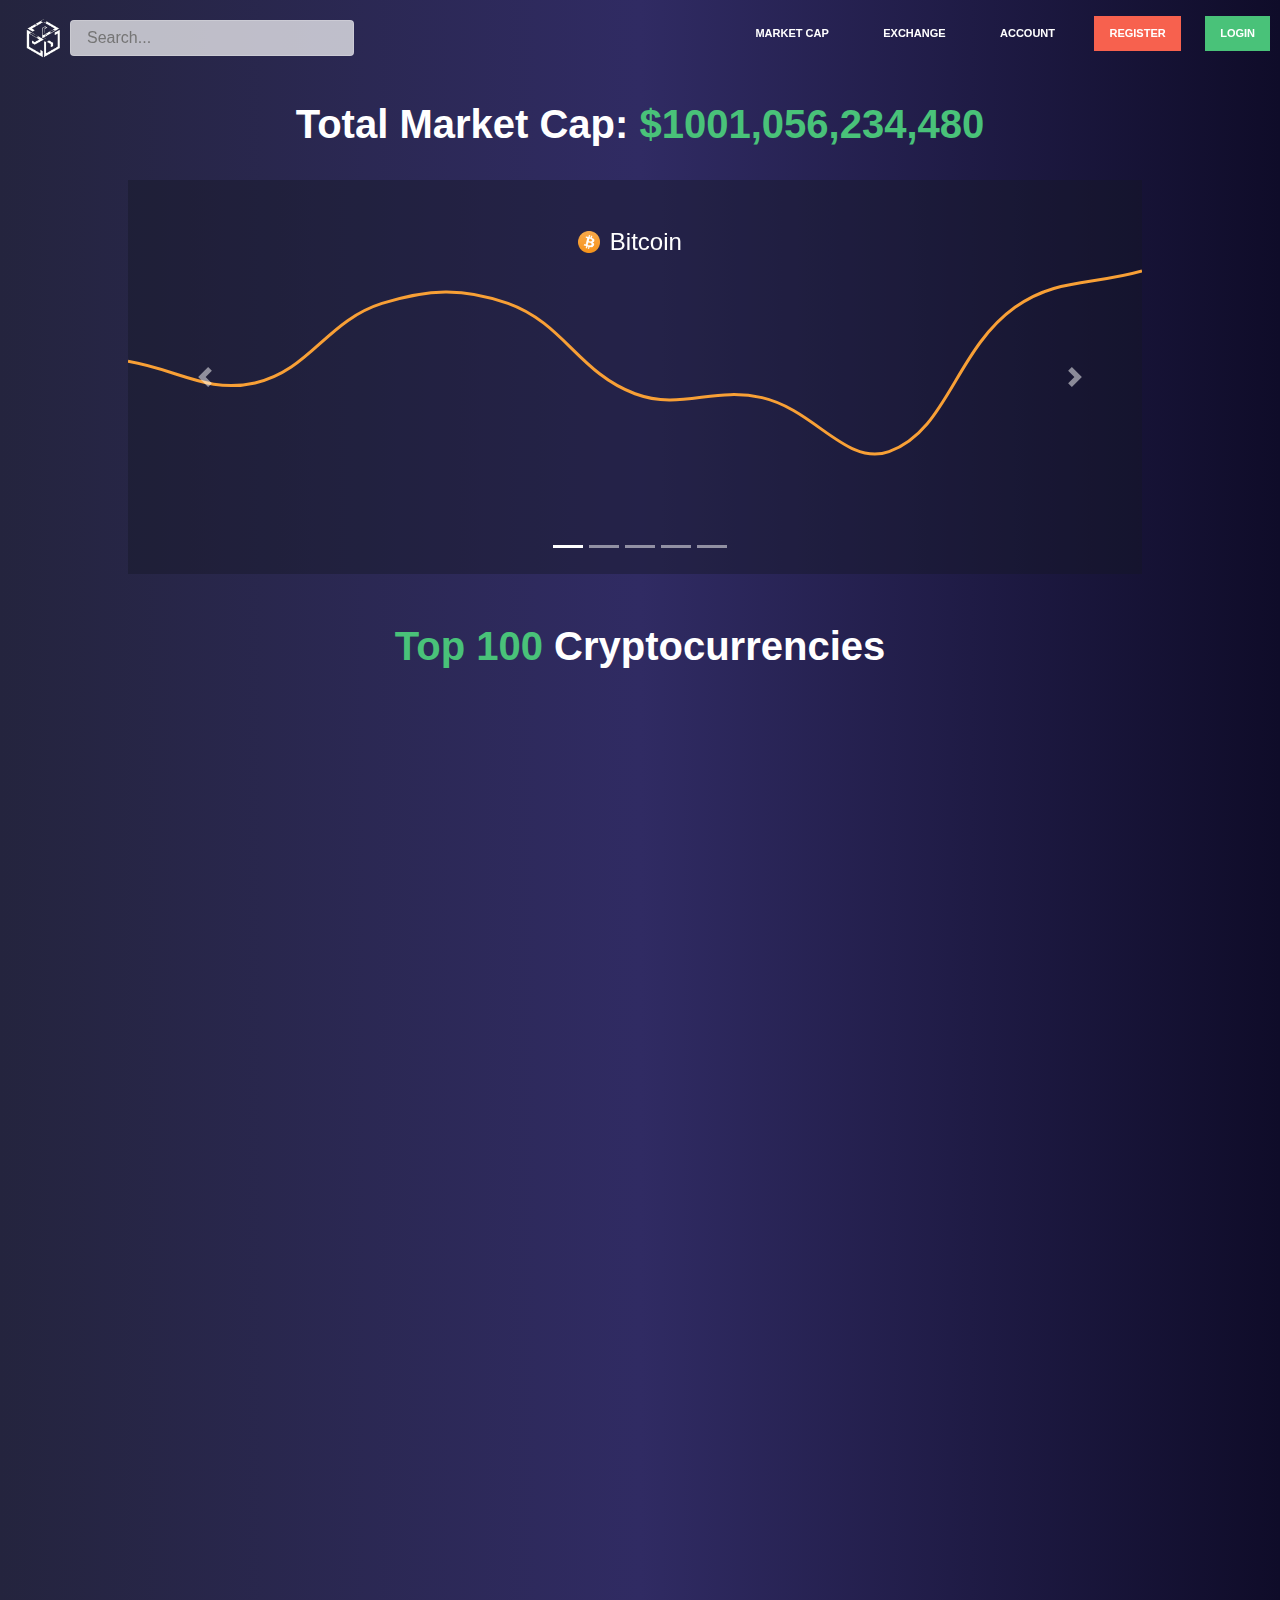
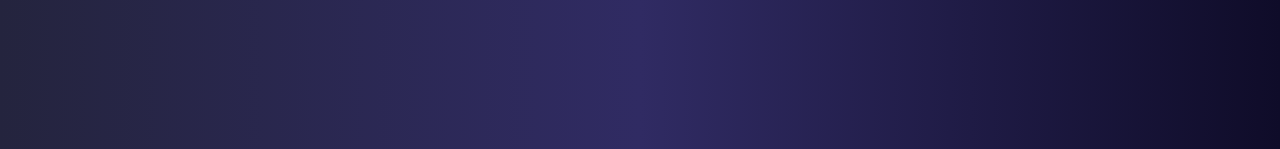
==== commit 7911fc2d: "Version 2.0 - Added search bar" ====
--- a/index.html
+++ b/index.html
@@ -15,6 +15,13 @@
     <meta property="og:url" content="https://fanglee2003.github.io/"/>
 </head>
 <style>
+    .frame {
+        background: rgba(255, 255, 255, 0);
+        border: none;
+        padding: 0;
+        overflow: hidden;
+    }
+
     h1 {
         margin: 3rem 0 2rem;
     }
@@ -157,7 +164,7 @@
 
         <h1><b><span class="green-text">Top 100</span> Cryptocurrencies</b></h1>
 
-        <div class="frame" style="border: none; margin-top: 2rem; overflow: hidden;">
+        <div class="frame">
             <iframe src="https://widget.coinlib.io/widget?type=full_v2&theme=dark&cnt=100&pref_coin_id=1505&graph=yes"
                     width="103%" height="1000px" marginwidth="0" marginheight="0" frameborder="0" border="0">
             </iframe>
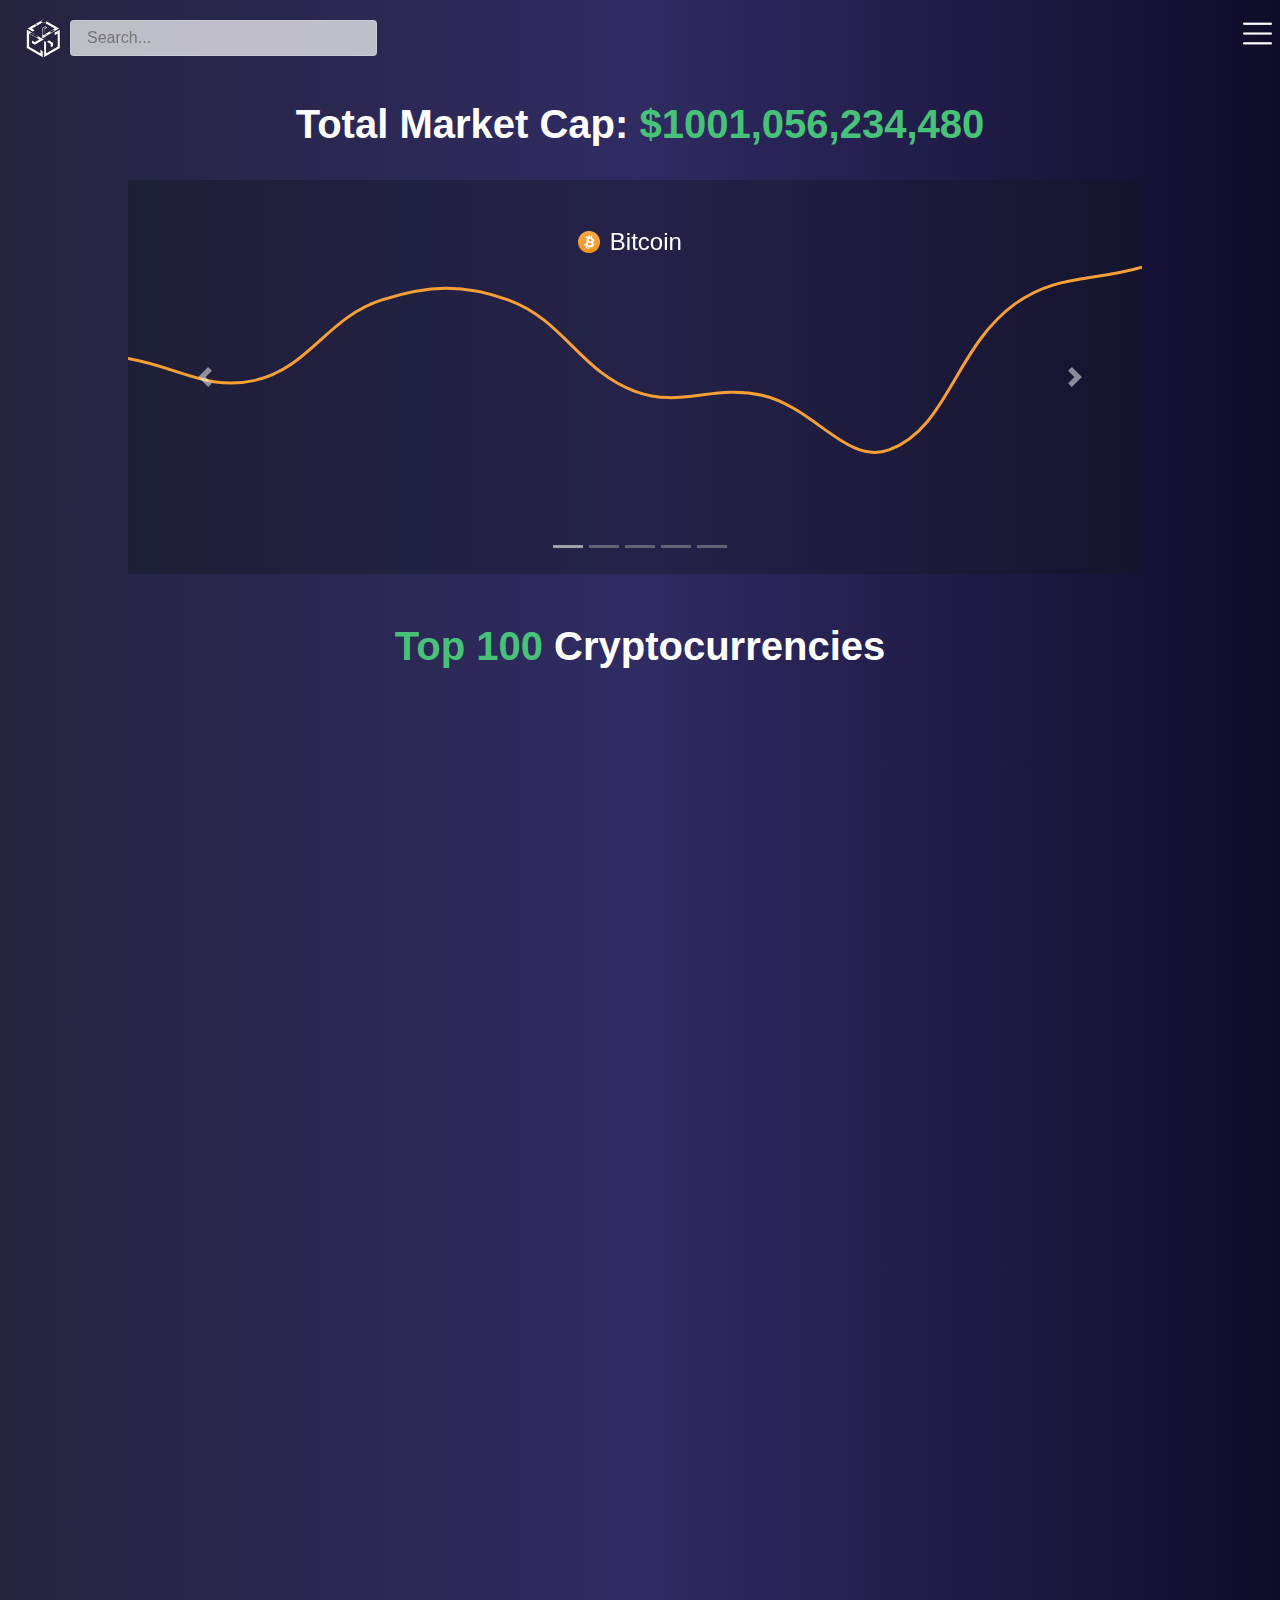
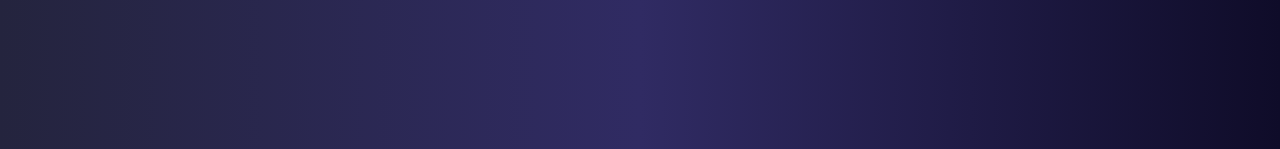
==== commit d6454d33: "Version 2.1 - Added mobile navbar" ====
--- a/index.html
+++ b/index.html
@@ -9,7 +9,7 @@
 
     <meta name="viewport" content="width=device-width, initial-scale=1">
 
-    <meta property="og:image" content="images/preview-marketcap.png"/>
+    <meta property="og:image" content="images/preview/preview-marketcap.png"/>
     <meta property="og:title" content="Kripto MarketCap"/>
     <meta property="og:description" content="Trading Future"/>
     <meta property="og:url" content="https://fanglee2003.github.io/"/>
@@ -50,34 +50,27 @@
             <li class="nav-bar-green"><a href="login.html">login</a></li>
         </ul>
     </div>
-    <label for="nav_mobile_input" class="nav_bar_btn">
-        <svg xmlns="http://www.w3.org/2000/svg" viewBox="0 0 448 512">
-            <path d="M0 96C0 78.33 14.33 64 32 64H416C433.7 64 448 78.33 448 96C448 113.7 433.7 128 416 128H32C14.33 128 0 113.7 0 96zM0 256C0 238.3 14.33 224 32 224H416C433.7 224 448 238.3 448 256C448 273.7 433.7 288 416 288H32C14.33 288 0 273.7 0 256zM416 448H32C14.33 448 0 433.7 0 416C0 398.3 14.33 384 32 384H416C433.7 384 448 398.3 448 416C448 433.7 433.7 448 416 448z"
-                  style="fill: #fff"/>
-        </svg>
-    </label>
-
-    <input type="checkbox" hidden name="" class="nav_input" id="nav_mobile_input">
-
-    <label for="nav_mobile_input" class="nav_overlay"></label>
-
-    <div class="nav-bar-right-mobile">
-        <label for="nav_mobile_input" class="nav_mobile_close">
-            <svg xmlns="http://www.w3.org/2000/svg" viewBox="0 0 320 512">
-                <path d="M310.6 361.4c12.5 12.5 12.5 32.75 0 45.25C304.4 412.9 296.2 416 288 416s-16.38-3.125-22.62-9.375L160 301.3L54.63 406.6C48.38 412.9 40.19 416 32 416S15.63 412.9 9.375 406.6c-12.5-12.5-12.5-32.75 0-45.25l105.4-105.4L9.375 150.6c-12.5-12.5-12.5-32.75 0-45.25s32.75-12.5 45.25 0L160 210.8l105.4-105.4c12.5-12.5 32.75-12.5 45.25 0s12.5 32.75 0 45.25l-105.4 105.4L310.6 361.4z"/>
-            </svg>
+    <div class="nav-mobile">
+        <label class="nav-mobile-button" for="nav-mobile-input">
+            <img src="./images/open.png" alt="open">
         </label>
-        <ul class="nav_mobile_list">
-            <li><a href="index.html" class="nav_mobile_link">Market cap</a></li>
-            <!--            <li><a href="news.html" class="nav_mobile_link">News</a></li>-->
-
-            <li><a href="exchange.html" class="nav_mobile_link">Exchange</a></li>
-            <li><a href="account.html" class="nav_mobile_link">Account</a></li>
-            <li><a href="register.html" class="nav_mobile_link">Register</a></li>
-            <li><a href="login.html" class="nav_mobile_link">Login</a></li>
-        </ul>
+
+        <input type="checkbox" id="nav-mobile-input">
+
+        <div class="nav-mobile-content">
+            <label class="nav-mobile-button" for="nav-mobile-input">
+                <img src="./images/close.png" alt="close" style="top: 1rem;">
+            </label>
+            <ul>
+                <li><a href="index.html">Market cap</a></li>
+                <!-- <li><a href="news.html">News</a></li>-->
+                <li><a href="exchange.html">Exchange</a></li>
+                <li><a href="account.html">Account</a></li>
+                <li><a href="register.html">Register</a></li>
+                <li><a href="login.html">Login</a></li>
+            </ul>
+        </div>
     </div>
-
 </nav>
 
 <!-- Main Content -->
@@ -85,7 +78,7 @@
     <div class="col-2-3 text-center fadeInDown">
         <h1><b>Total Market Cap: <span class="green-text">$1001,056,234,480</span></b></h1>
         <div id="carouselIndicators" class="carousel slide carousel-fade" data-ride="carousel">
-            <ol class="carousel-indicators">
+            <ol class="carousel-indicators" style="z-index: 1">
                 <li data-target="#carouselIndicators" data-slide-to="0" class="active"></li>
                 <li data-target="#carouselIndicators" data-slide-to="1"></li>
                 <li data-target="#carouselIndicators" data-slide-to="2"></li>
--- a/css/main.css
+++ b/css/main.css
@@ -7,5 +7,4 @@
 @import url(src/chart.css);
 @import url(src/button.css);
 @import url(src/icons.css);
-@import url(src/responsive.css);
 @import url(../bootstrap/css/bootstrap.min.css);